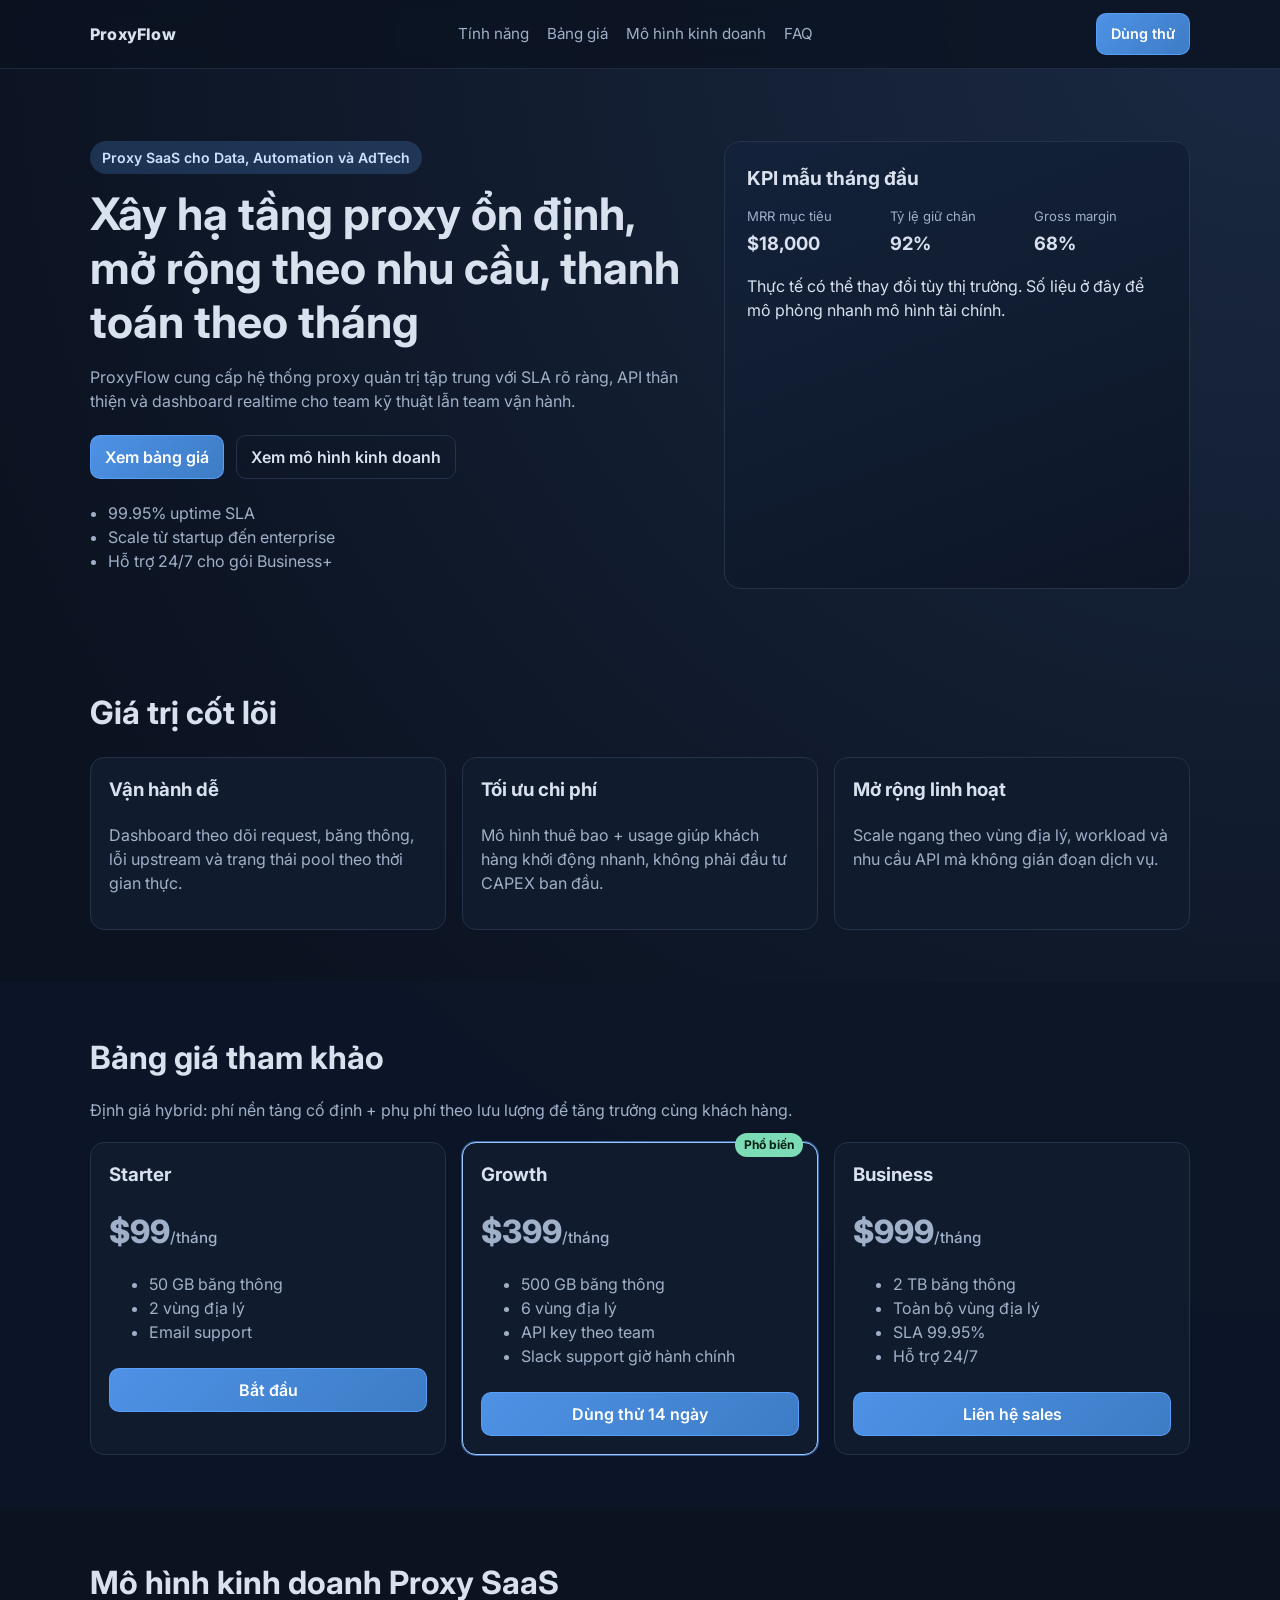
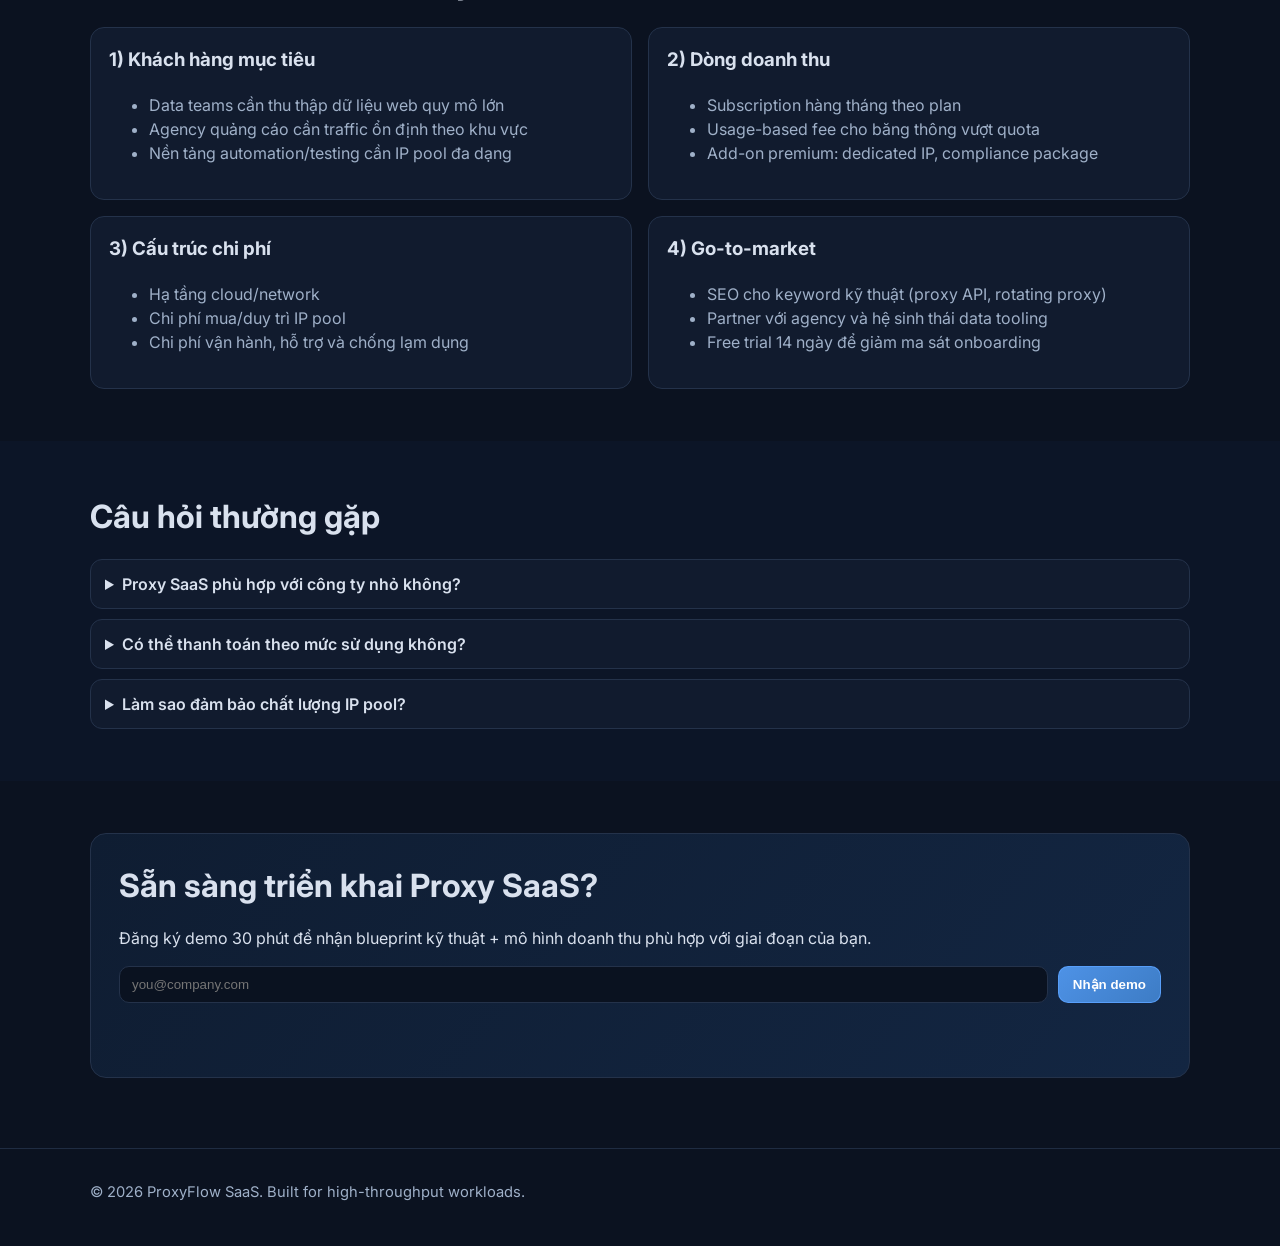
==== proxy-production-system/website/index.html @ b078e5d0 "Add Proxy SaaS marketing website scaffold Co-authored-by: 7rd9pjcmbr-star <7rd9pjcmbr-star@users.nor" ====
<!doctype html>
<html lang="vi">
<head>
  <meta charset="utf-8">
  <meta name="viewport" content="width=device-width, initial-scale=1">
  <title>ProxyFlow SaaS | Nền tảng Proxy cho doanh nghiệp</title>
  <meta name="description" content="ProxyFlow SaaS giúp doanh nghiệp mở rộng hạ tầng proxy, quản trị tập trung và tối ưu chi phí theo mô hình thuê bao.">
  <link rel="preconnect" href="https://fonts.googleapis.com">
  <link rel="preconnect" href="https://fonts.gstatic.com" crossorigin>
  <link href="https://fonts.googleapis.com/css2?family=Inter:wght@400;500;600;700;800&display=swap" rel="stylesheet">
  <link rel="stylesheet" href="./styles.css">
</head>
<body>
  <header class="site-header">
    <div class="container nav-wrap">
      <a class="brand" href="#top">ProxyFlow</a>
      <nav class="nav-links">
        <a href="#features">Tính năng</a>
        <a href="#pricing">Bảng giá</a>
        <a href="#model">Mô hình kinh doanh</a>
        <a href="#faq">FAQ</a>
      </nav>
      <a class="btn btn-sm" href="#cta">Dùng thử</a>
    </div>
  </header>

  <main id="top">
    <section class="hero">
      <div class="container hero-grid">
        <div>
          <p class="pill">Proxy SaaS cho Data, Automation và AdTech</p>
          <h1>Xây hạ tầng proxy ổn định, mở rộng theo nhu cầu, thanh toán theo tháng</h1>
          <p class="lead">
            ProxyFlow cung cấp hệ thống proxy quản trị tập trung với SLA rõ ràng,
            API thân thiện và dashboard realtime cho team kỹ thuật lẫn team vận hành.
          </p>
          <div class="hero-actions">
            <a class="btn" href="#pricing">Xem bảng giá</a>
            <a class="btn btn-ghost" href="#model">Xem mô hình kinh doanh</a>
          </div>
          <ul class="meta-list">
            <li>99.95% uptime SLA</li>
            <li>Scale từ startup đến enterprise</li>
            <li>Hỗ trợ 24/7 cho gói Business+</li>
          </ul>
        </div>
        <aside class="hero-card">
          <h2>KPI mẫu tháng đầu</h2>
          <dl>
            <div>
              <dt>MRR mục tiêu</dt>
              <dd>$18,000</dd>
            </div>
            <div>
              <dt>Tỷ lệ giữ chân</dt>
              <dd>92%</dd>
            </div>
            <div>
              <dt>Gross margin</dt>
              <dd>68%</dd>
            </div>
          </dl>
          <p>Thực tế có thể thay đổi tùy thị trường. Số liệu ở đây để mô phỏng nhanh mô hình tài chính.</p>
        </aside>
      </div>
    </section>

    <section id="features" class="section">
      <div class="container">
        <h2>Giá trị cốt lõi</h2>
        <div class="grid cards-3">
          <article class="card">
            <h3>Vận hành dễ</h3>
            <p>Dashboard theo dõi request, băng thông, lỗi upstream và trạng thái pool theo thời gian thực.</p>
          </article>
          <article class="card">
            <h3>Tối ưu chi phí</h3>
            <p>Mô hình thuê bao + usage giúp khách hàng khởi động nhanh, không phải đầu tư CAPEX ban đầu.</p>
          </article>
          <article class="card">
            <h3>Mở rộng linh hoạt</h3>
            <p>Scale ngang theo vùng địa lý, workload và nhu cầu API mà không gián đoạn dịch vụ.</p>
          </article>
        </div>
      </div>
    </section>

    <section id="pricing" class="section section-alt">
      <div class="container">
        <h2>Bảng giá tham khảo</h2>
        <p class="section-intro">Định giá hybrid: phí nền tảng cố định + phụ phí theo lưu lượng để tăng trưởng cùng khách hàng.</p>
        <div class="grid cards-3">
          <article class="card price-card">
            <h3>Starter</h3>
            <p class="price">$99<span>/tháng</span></p>
            <ul>
              <li>50 GB băng thông</li>
              <li>2 vùng địa lý</li>
              <li>Email support</li>
            </ul>
            <a class="btn btn-block" href="#cta">Bắt đầu</a>
          </article>
          <article class="card price-card featured">
            <p class="tag">Phổ biến</p>
            <h3>Growth</h3>
            <p class="price">$399<span>/tháng</span></p>
            <ul>
              <li>500 GB băng thông</li>
              <li>6 vùng địa lý</li>
              <li>API key theo team</li>
              <li>Slack support giờ hành chính</li>
            </ul>
            <a class="btn btn-block" href="#cta">Dùng thử 14 ngày</a>
          </article>
          <article class="card price-card">
            <h3>Business</h3>
            <p class="price">$999<span>/tháng</span></p>
            <ul>
              <li>2 TB băng thông</li>
              <li>Toàn bộ vùng địa lý</li>
              <li>SLA 99.95%</li>
              <li>Hỗ trợ 24/7</li>
            </ul>
            <a class="btn btn-block" href="#cta">Liên hệ sales</a>
          </article>
        </div>
      </div>
    </section>

    <section id="model" class="section">
      <div class="container">
        <h2>Mô hình kinh doanh Proxy SaaS</h2>
        <div class="grid model-grid">
          <article class="card">
            <h3>1) Khách hàng mục tiêu</h3>
            <ul>
              <li>Data teams cần thu thập dữ liệu web quy mô lớn</li>
              <li>Agency quảng cáo cần traffic ổn định theo khu vực</li>
              <li>Nền tảng automation/testing cần IP pool đa dạng</li>
            </ul>
          </article>
          <article class="card">
            <h3>2) Dòng doanh thu</h3>
            <ul>
              <li>Subscription hàng tháng theo plan</li>
              <li>Usage-based fee cho băng thông vượt quota</li>
              <li>Add-on premium: dedicated IP, compliance package</li>
            </ul>
          </article>
          <article class="card">
            <h3>3) Cấu trúc chi phí</h3>
            <ul>
              <li>Hạ tầng cloud/network</li>
              <li>Chi phí mua/duy trì IP pool</li>
              <li>Chi phí vận hành, hỗ trợ và chống lạm dụng</li>
            </ul>
          </article>
          <article class="card">
            <h3>4) Go-to-market</h3>
            <ul>
              <li>SEO cho keyword kỹ thuật (proxy API, rotating proxy)</li>
              <li>Partner với agency và hệ sinh thái data tooling</li>
              <li>Free trial 14 ngày để giảm ma sát onboarding</li>
            </ul>
          </article>
        </div>
      </div>
    </section>

    <section id="faq" class="section section-alt">
      <div class="container">
        <h2>Câu hỏi thường gặp</h2>
        <div class="faq-list">
          <details>
            <summary>Proxy SaaS phù hợp với công ty nhỏ không?</summary>
            <p>Có. Plan Starter tối ưu để team nhỏ chạy thử nghiệm trước khi nâng cấp theo tăng trưởng.</p>
          </details>
          <details>
            <summary>Có thể thanh toán theo mức sử dụng không?</summary>
            <p>Có. Mỗi plan có quota cơ bản, sau đó tính phụ phí usage để giữ mức giá công bằng.</p>
          </details>
          <details>
            <summary>Làm sao đảm bảo chất lượng IP pool?</summary>
            <p>Hệ thống theo dõi độ trễ, tỷ lệ lỗi và blacklist score để tự động loại IP chất lượng thấp.</p>
          </details>
        </div>
      </div>
    </section>

    <section id="cta" class="section cta">
      <div class="container cta-wrap">
        <h2>Sẵn sàng triển khai Proxy SaaS?</h2>
        <p>Đăng ký demo 30 phút để nhận blueprint kỹ thuật + mô hình doanh thu phù hợp với giai đoạn của bạn.</p>
        <form class="cta-form" onsubmit="return false;">
          <label for="email" class="sr-only">Email công việc</label>
          <input id="email" type="email" placeholder="you@company.com" required>
          <button class="btn" type="submit">Nhận demo</button>
        </form>
        <p id="form-message" class="form-message" role="status" aria-live="polite"></p>
      </div>
    </section>
  </main>

  <footer class="site-footer">
    <div class="container">
      <p>© <span id="year"></span> ProxyFlow SaaS. Built for high-throughput workloads.</p>
    </div>
  </footer>

  <script src="./script.js"></script>
</body>
</html>
---- proxy-production-system/website/styles.css ----
:root {
  --bg: #0b1220;
  --panel: #111b2e;
  --panel-alt: #0d1628;
  --text: #d9e1ee;
  --muted: #9fb0c8;
  --brand: #5ba3ff;
  --brand-2: #7bdcb5;
  --border: #24324a;
}

* {
  box-sizing: border-box;
}

html, body {
  margin: 0;
  padding: 0;
}

body {
  font-family: "Inter", system-ui, -apple-system, Segoe UI, Roboto, sans-serif;
  color: var(--text);
  background: radial-gradient(circle at top right, #1a2942 0%, var(--bg) 45%);
  line-height: 1.5;
}

a {
  color: inherit;
  text-decoration: none;
}

.container {
  width: min(1100px, 92%);
  margin: 0 auto;
}

.site-header {
  position: sticky;
  top: 0;
  backdrop-filter: blur(10px);
  background: color-mix(in srgb, var(--bg), transparent 22%);
  border-bottom: 1px solid color-mix(in srgb, var(--border), transparent 25%);
  z-index: 20;
}

.nav-wrap {
  min-height: 68px;
  display: flex;
  gap: 20px;
  align-items: center;
  justify-content: space-between;
}

.brand {
  font-weight: 800;
  letter-spacing: 0.2px;
}

.nav-links {
  display: flex;
  gap: 18px;
  color: var(--muted);
  font-size: 0.95rem;
}

.hero {
  padding: 72px 0 48px;
}

.hero-grid {
  display: grid;
  grid-template-columns: 1.3fr 1fr;
  gap: 28px;
}

.pill {
  display: inline-block;
  margin: 0 0 14px;
  padding: 6px 12px;
  border-radius: 100px;
  background: color-mix(in srgb, var(--brand), transparent 80%);
  color: #cce2ff;
  font-weight: 600;
  font-size: 0.88rem;
}

h1 {
  margin: 0;
  font-size: clamp(1.75rem, 4vw, 2.8rem);
  line-height: 1.2;
}

.lead {
  margin-top: 16px;
  color: var(--muted);
  max-width: 65ch;
}

.hero-actions {
  display: flex;
  gap: 12px;
  margin-top: 22px;
}

.meta-list {
  margin-top: 22px;
  padding-left: 18px;
  color: var(--muted);
}

.hero-card {
  background: linear-gradient(160deg, #13223a, #0d1627);
  border: 1px solid var(--border);
  border-radius: 16px;
  padding: 22px;
}

.hero-card h2 {
  margin: 0 0 14px;
  font-size: 1.2rem;
}

.hero-card dl {
  display: grid;
  grid-template-columns: repeat(3, 1fr);
  gap: 10px;
  margin: 0 0 12px;
}

.hero-card dt {
  color: var(--muted);
  font-size: 0.82rem;
}

.hero-card dd {
  margin: 4px 0 0;
  font-size: 1.15rem;
  font-weight: 700;
}

.section {
  padding: 52px 0;
}

.section-alt {
  background: color-mix(in srgb, var(--panel-alt), transparent 8%);
}

h2 {
  margin: 0;
  font-size: clamp(1.4rem, 2.5vw, 2rem);
}

.section-intro {
  color: var(--muted);
  max-width: 72ch;
}

.grid {
  display: grid;
  gap: 16px;
}

.cards-3 {
  grid-template-columns: repeat(3, minmax(0, 1fr));
  margin-top: 20px;
}

.card {
  background: var(--panel);
  border: 1px solid var(--border);
  border-radius: 14px;
  padding: 18px;
}

.card h3 {
  margin-top: 0;
}

.card p,
.card li {
  color: var(--muted);
}

.price-card {
  position: relative;
}

.price-card .tag {
  position: absolute;
  top: -10px;
  right: 14px;
  margin: 0;
  font-size: 0.75rem;
  font-weight: 700;
  color: #062113;
  background: var(--brand-2);
  border-radius: 999px;
  padding: 3px 9px;
}

.price-card.featured {
  border-color: color-mix(in srgb, var(--brand), #fff 40%);
  box-shadow: 0 0 0 1px color-mix(in srgb, var(--brand), transparent 45%);
}

.price {
  margin: 0;
  font-size: 2rem;
  font-weight: 800;
  color: #fff;
}

.price span {
  font-size: 0.95rem;
  font-weight: 500;
  color: var(--muted);
}

.model-grid {
  grid-template-columns: repeat(2, minmax(0, 1fr));
  margin-top: 20px;
}

.faq-list {
  display: grid;
  gap: 10px;
  margin-top: 18px;
}

details {
  border: 1px solid var(--border);
  border-radius: 12px;
  padding: 12px 14px;
  background: var(--panel);
}

summary {
  cursor: pointer;
  font-weight: 600;
}

.cta {
  padding-bottom: 70px;
}

.cta-wrap {
  background: linear-gradient(130deg, #0f1d32, #132642);
  border: 1px solid var(--border);
  border-radius: 16px;
  padding: 28px;
}

.cta-form {
  margin-top: 16px;
  display: flex;
  gap: 10px;
}

input[type="email"] {
  flex: 1;
  min-width: 220px;
  background: #0a1220;
  border: 1px solid var(--border);
  border-radius: 10px;
  color: var(--text);
  padding: 10px 12px;
}

input[type="email"]:focus {
  outline: 2px solid color-mix(in srgb, var(--brand), transparent 45%);
  border-color: var(--brand);
}

.btn {
  display: inline-flex;
  align-items: center;
  justify-content: center;
  border: 1px solid color-mix(in srgb, var(--brand), transparent 15%);
  border-radius: 10px;
  background: linear-gradient(135deg, #4e92e6, #3d7cc5);
  color: #fff;
  font-weight: 600;
  padding: 9px 14px;
  cursor: pointer;
}

.btn:hover {
  filter: brightness(1.08);
}

.btn-sm {
  font-size: 0.9rem;
}

.btn-ghost {
  background: transparent;
  border-color: var(--border);
  color: var(--text);
}

.btn-block {
  width: 100%;
  margin-top: 8px;
}

.form-message {
  min-height: 20px;
  color: #b5f2d8;
  margin-top: 10px;
}

.site-footer {
  border-top: 1px solid color-mix(in srgb, var(--border), transparent 18%);
  padding: 18px 0 28px;
  color: var(--muted);
  font-size: 0.92rem;
}

.sr-only {
  position: absolute;
  width: 1px;
  height: 1px;
  padding: 0;
  margin: -1px;
  overflow: hidden;
  clip: rect(0, 0, 0, 0);
  border: 0;
}

@media (max-width: 900px) {
  .nav-links {
    display: none;
  }

  .hero-grid,
  .cards-3,
  .model-grid {
    grid-template-columns: 1fr;
  }

  .hero {
    padding-top: 56px;
  }

  .hero-card dl {
    grid-template-columns: 1fr;
  }

  .cta-form {
    flex-direction: column;
  }
}
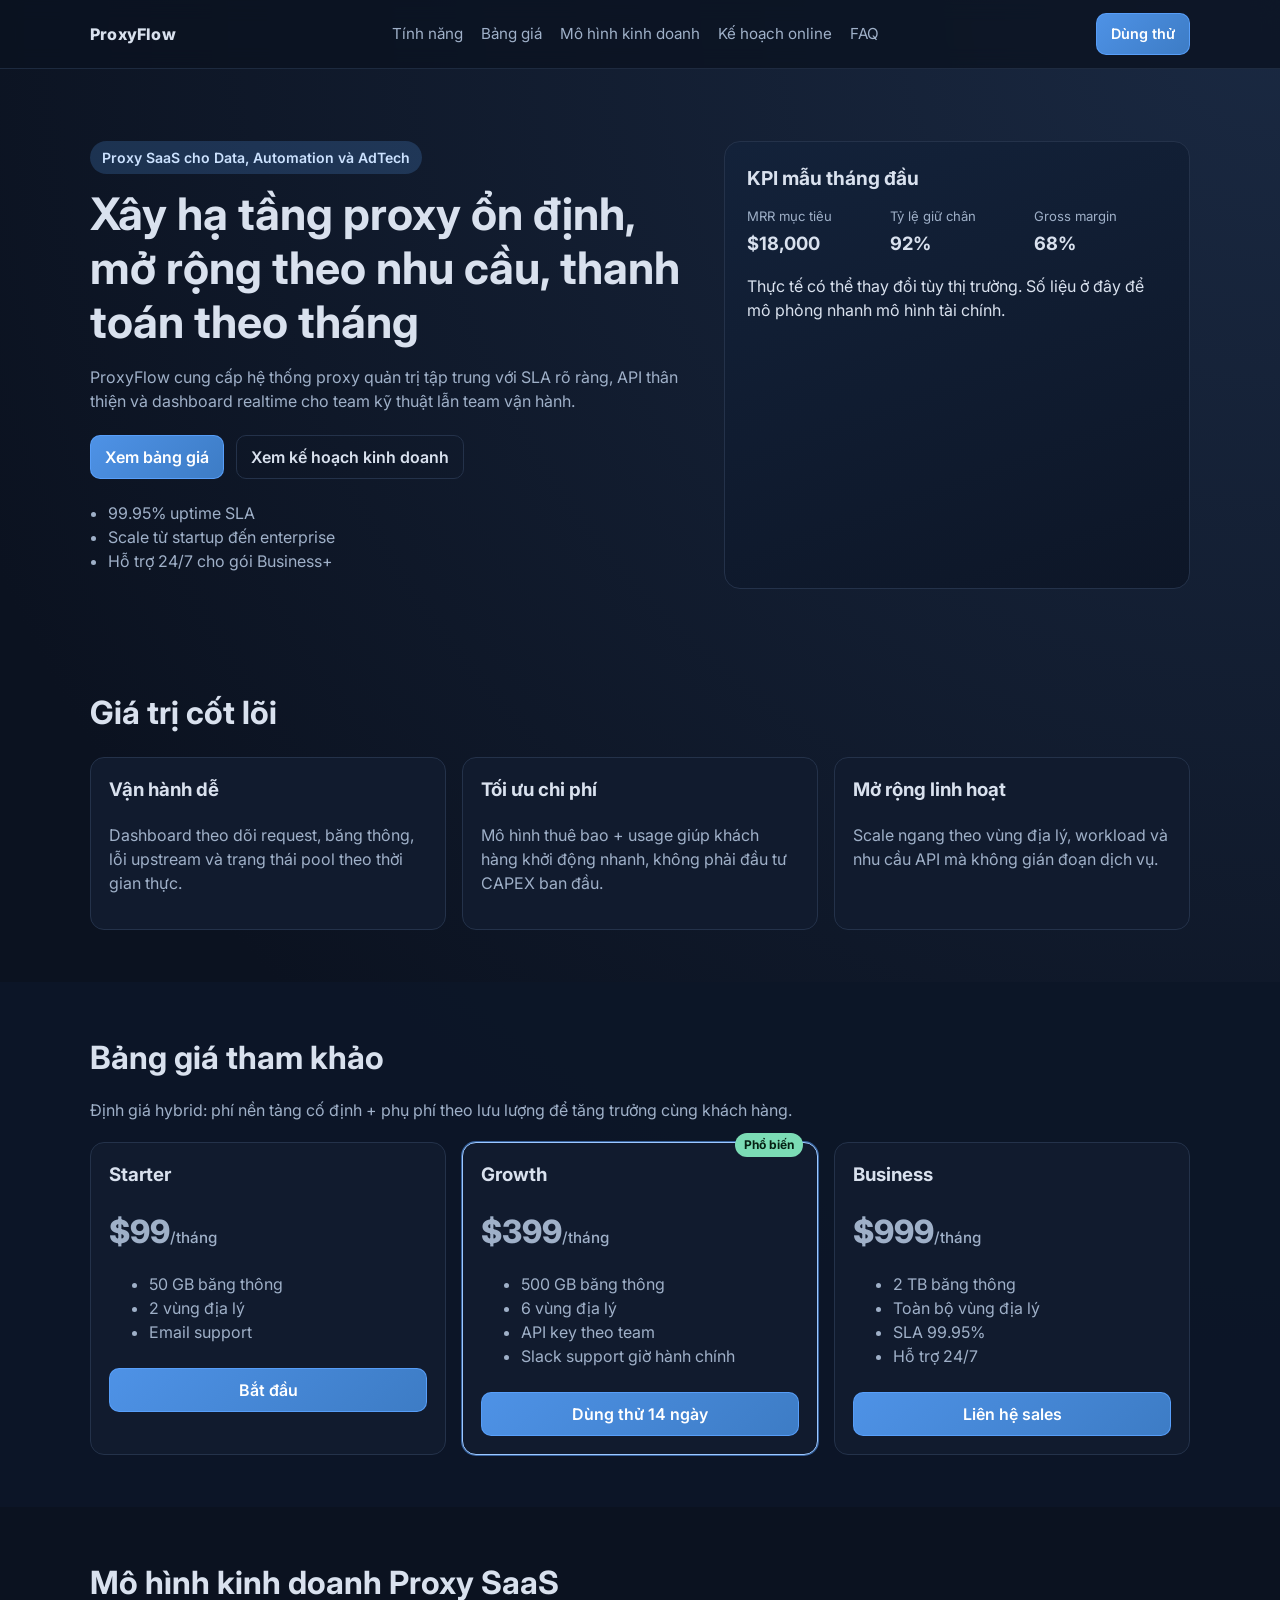
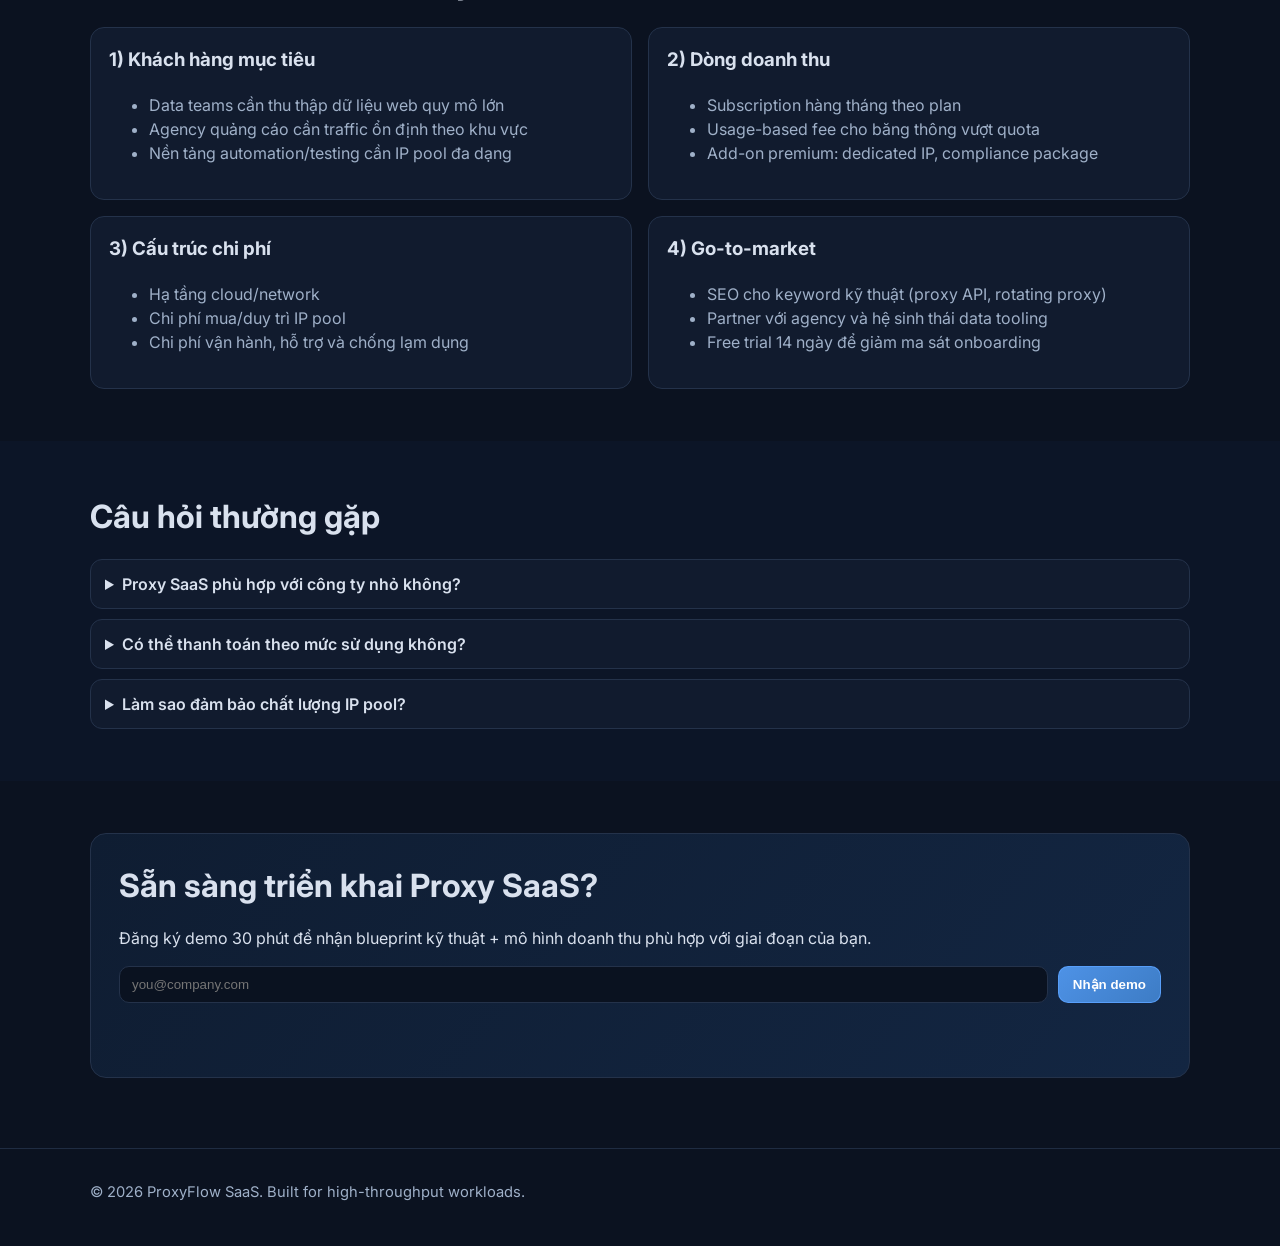
==== commit 5c04ef63: "Add ProxyFlow online business plan site at /plan Ship a Vietnamese business-plan page covering marke" ====
--- a/proxy-production-system/website/index.html
+++ b/proxy-production-system/website/index.html
@@ -18,6 +18,7 @@
         <a href="#features">Tính năng</a>
         <a href="#pricing">Bảng giá</a>
         <a href="#model">Mô hình kinh doanh</a>
+        <a href="/plan/">Kế hoạch online</a>
         <a href="#faq">FAQ</a>
       </nav>
       <a class="btn btn-sm" href="#cta">Dùng thử</a>
@@ -36,7 +37,7 @@
           </p>
           <div class="hero-actions">
             <a class="btn" href="#pricing">Xem bảng giá</a>
-            <a class="btn btn-ghost" href="#model">Xem mô hình kinh doanh</a>
+            <a class="btn btn-ghost" href="/plan/">Xem kế hoạch kinh doanh</a>
           </div>
           <ul class="meta-list">
             <li>99.95% uptime SLA</li>
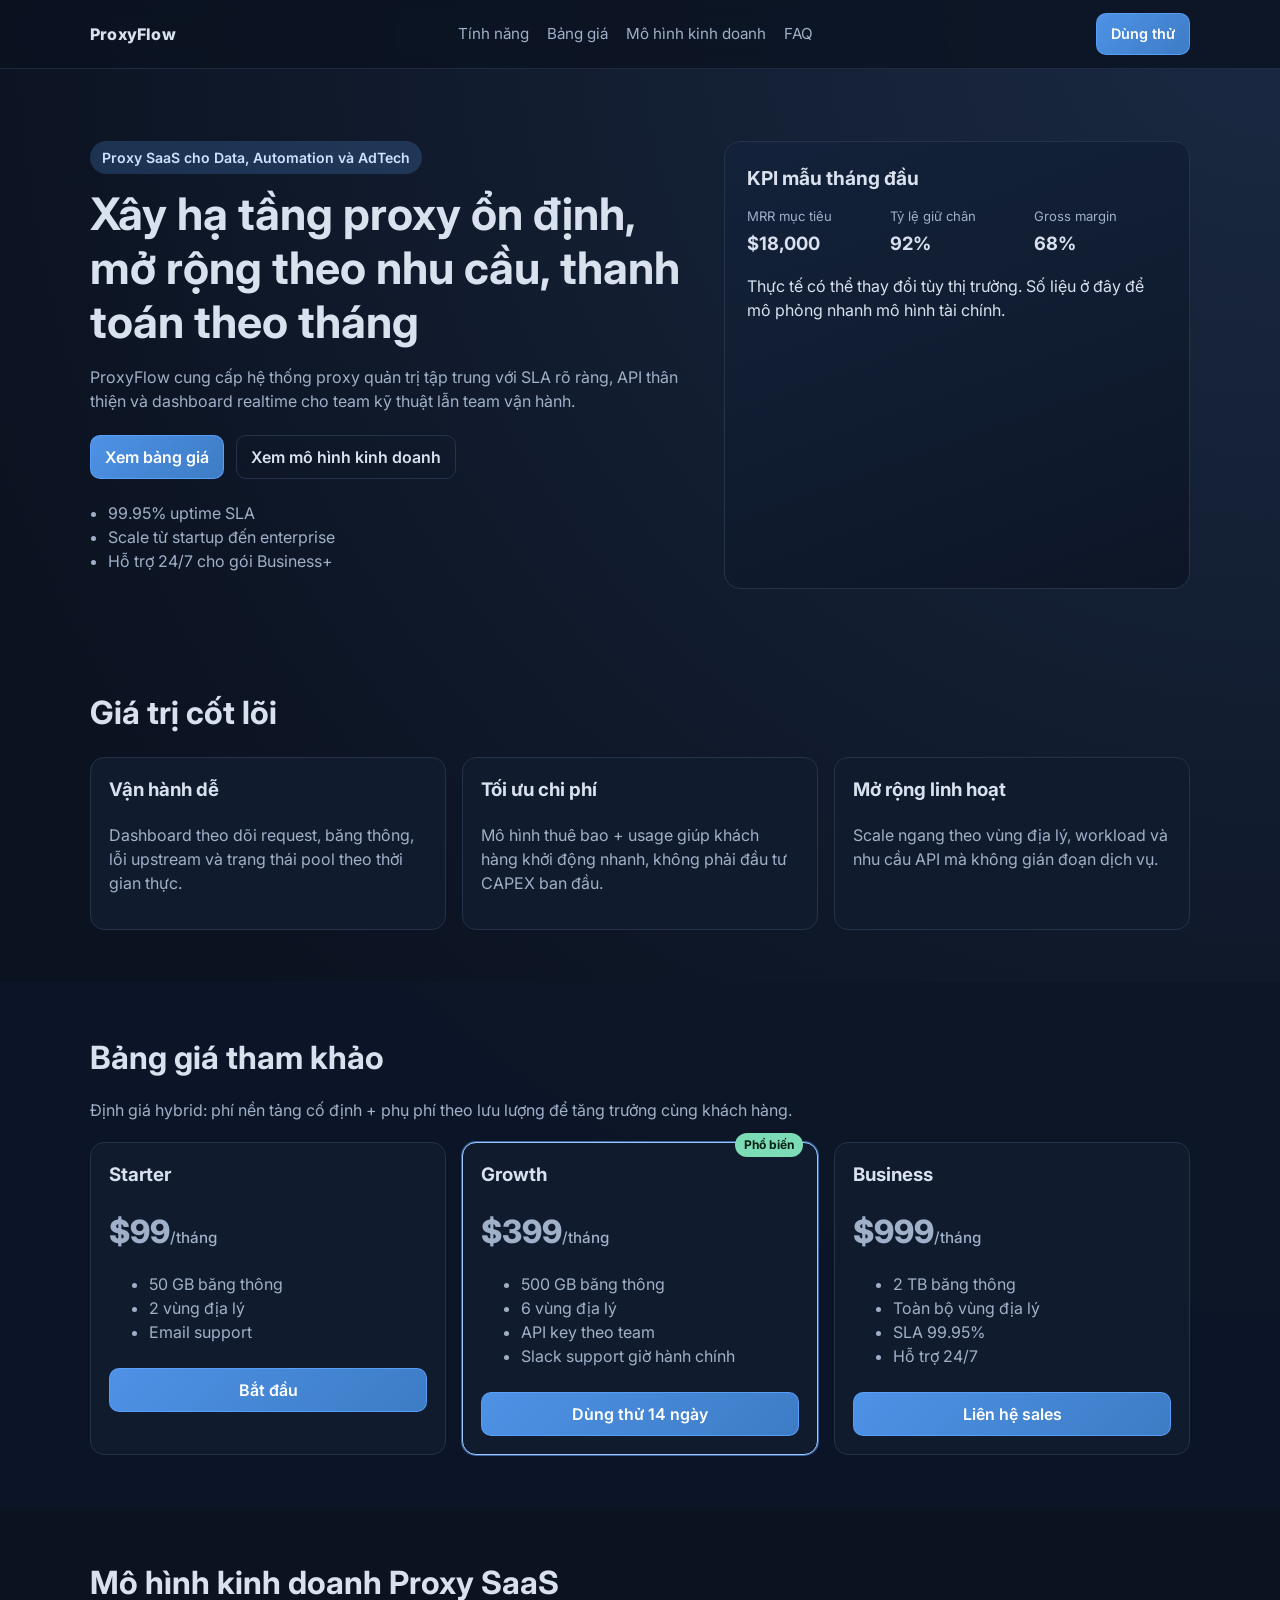
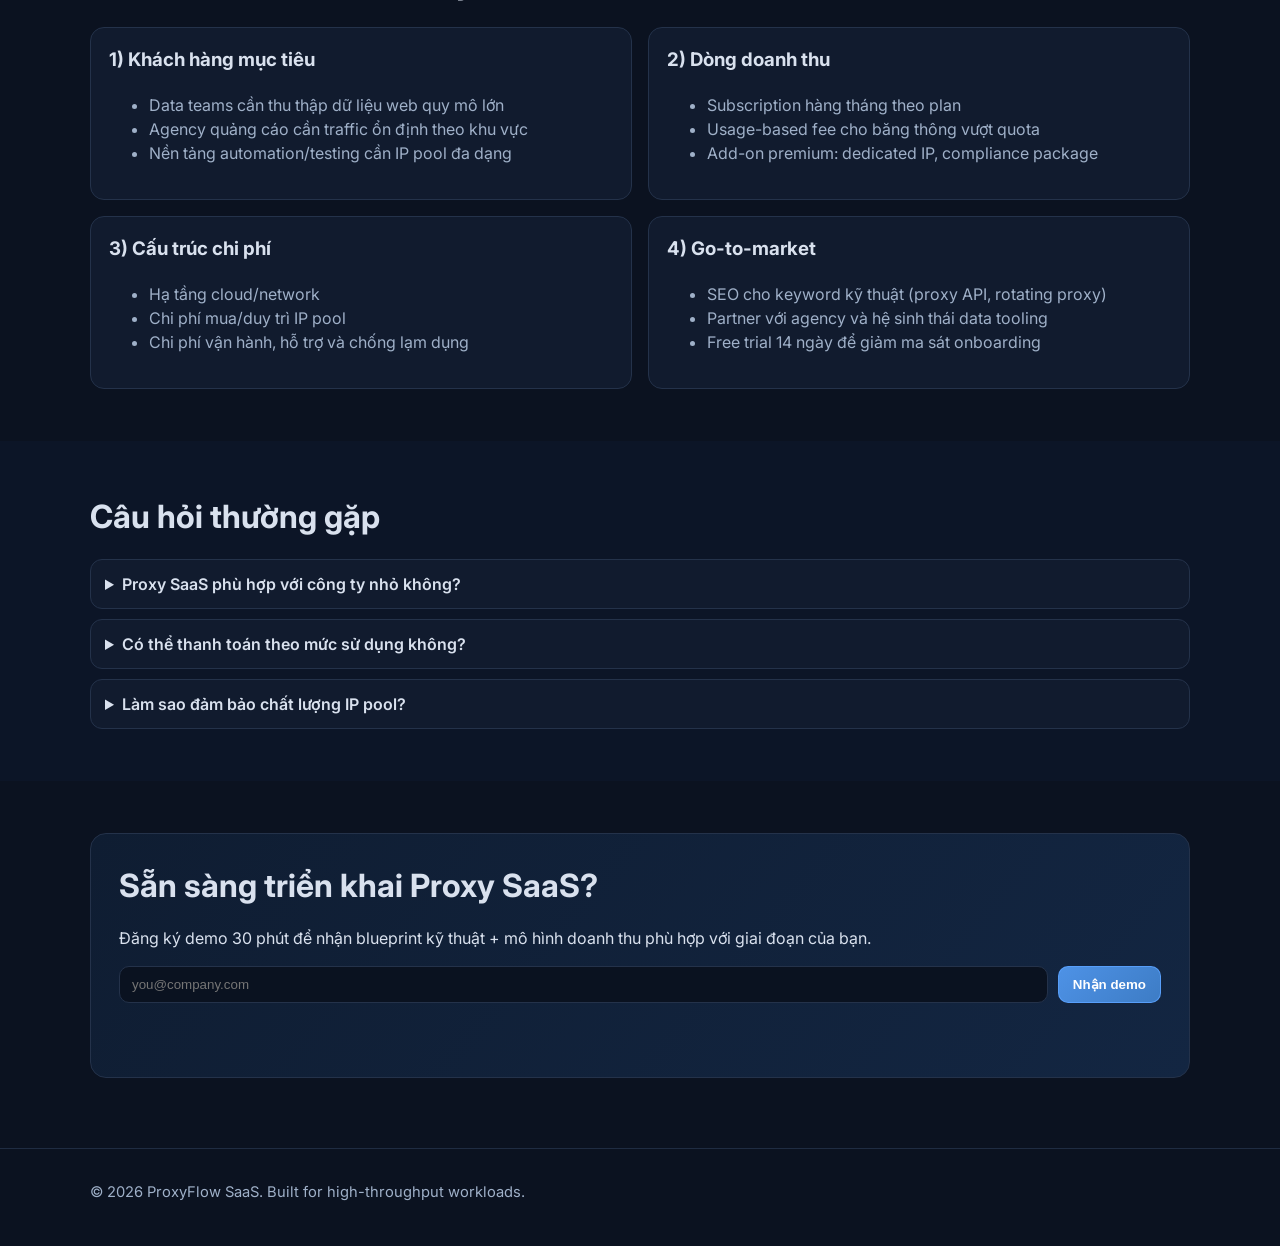
==== commit 64502819: "Merge a4563dcfb10d09df8aa1b85c4c62127d9ba8f503 into 400031d69530e018d5c001a922d3c5d2afaba954" ====
--- a/proxy-production-system/website/index.html
+++ b/proxy-production-system/website/index.html
@@ -18,7 +18,6 @@
         <a href="#features">Tính năng</a>
         <a href="#pricing">Bảng giá</a>
         <a href="#model">Mô hình kinh doanh</a>
-        <a href="/plan/">Kế hoạch online</a>
         <a href="#faq">FAQ</a>
       </nav>
       <a class="btn btn-sm" href="#cta">Dùng thử</a>
@@ -37,7 +36,7 @@
           </p>
           <div class="hero-actions">
             <a class="btn" href="#pricing">Xem bảng giá</a>
-            <a class="btn btn-ghost" href="/plan/">Xem kế hoạch kinh doanh</a>
+            <a class="btn btn-ghost" href="#model">Xem mô hình kinh doanh</a>
           </div>
           <ul class="meta-list">
             <li>99.95% uptime SLA</li>
